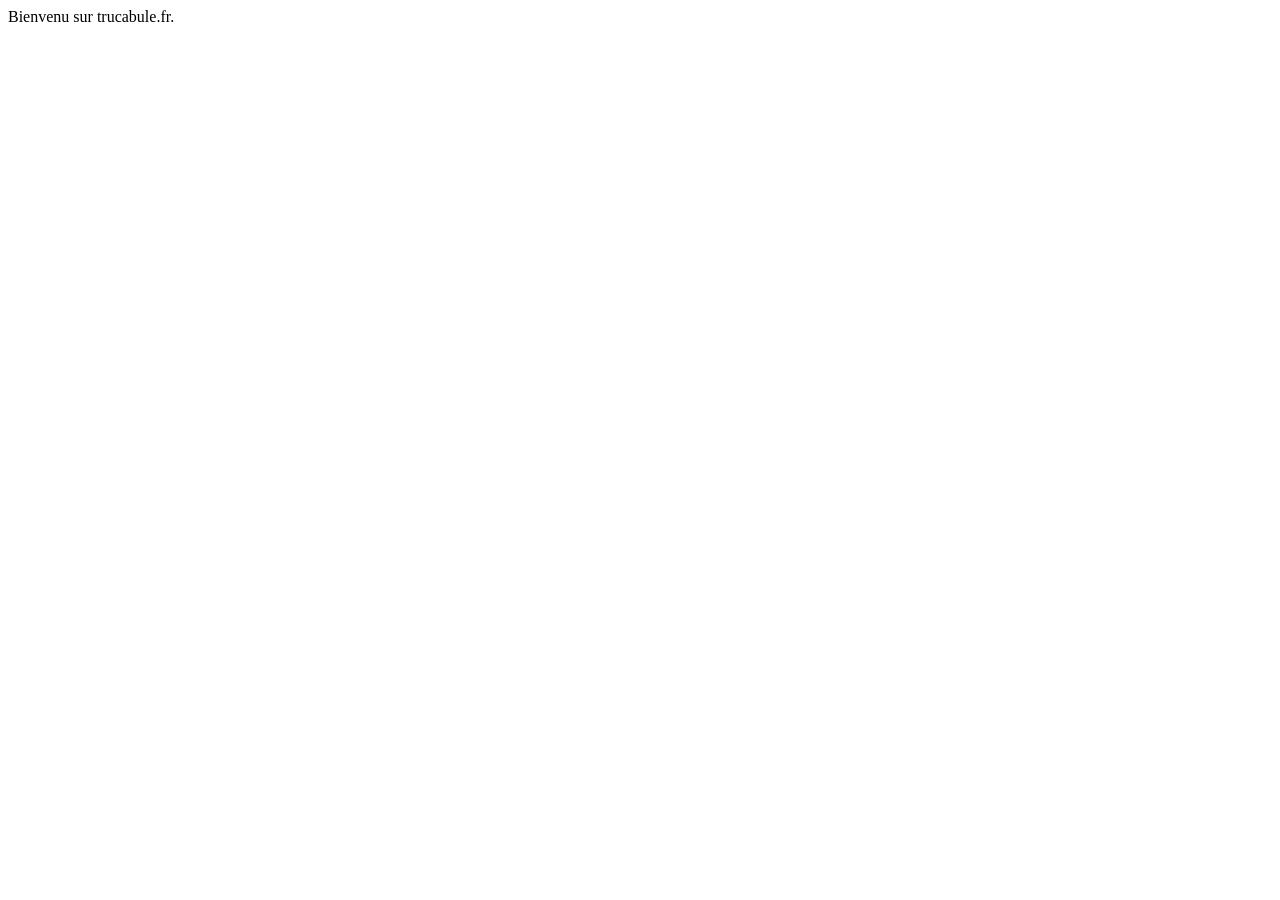
==== docs/index.html @ 6bf31f54 "add docs" ====
<!DOCTYPE html>
<html lang="en">
<head>
    <meta charset="UTF-8">
    <meta name="viewport" content="width=device-width, initial-scale=1.0">
    <title>trucabule.fr</title>
</head>
<body>
    Bienvenu sur trucabule.fr.
</body>
</html>
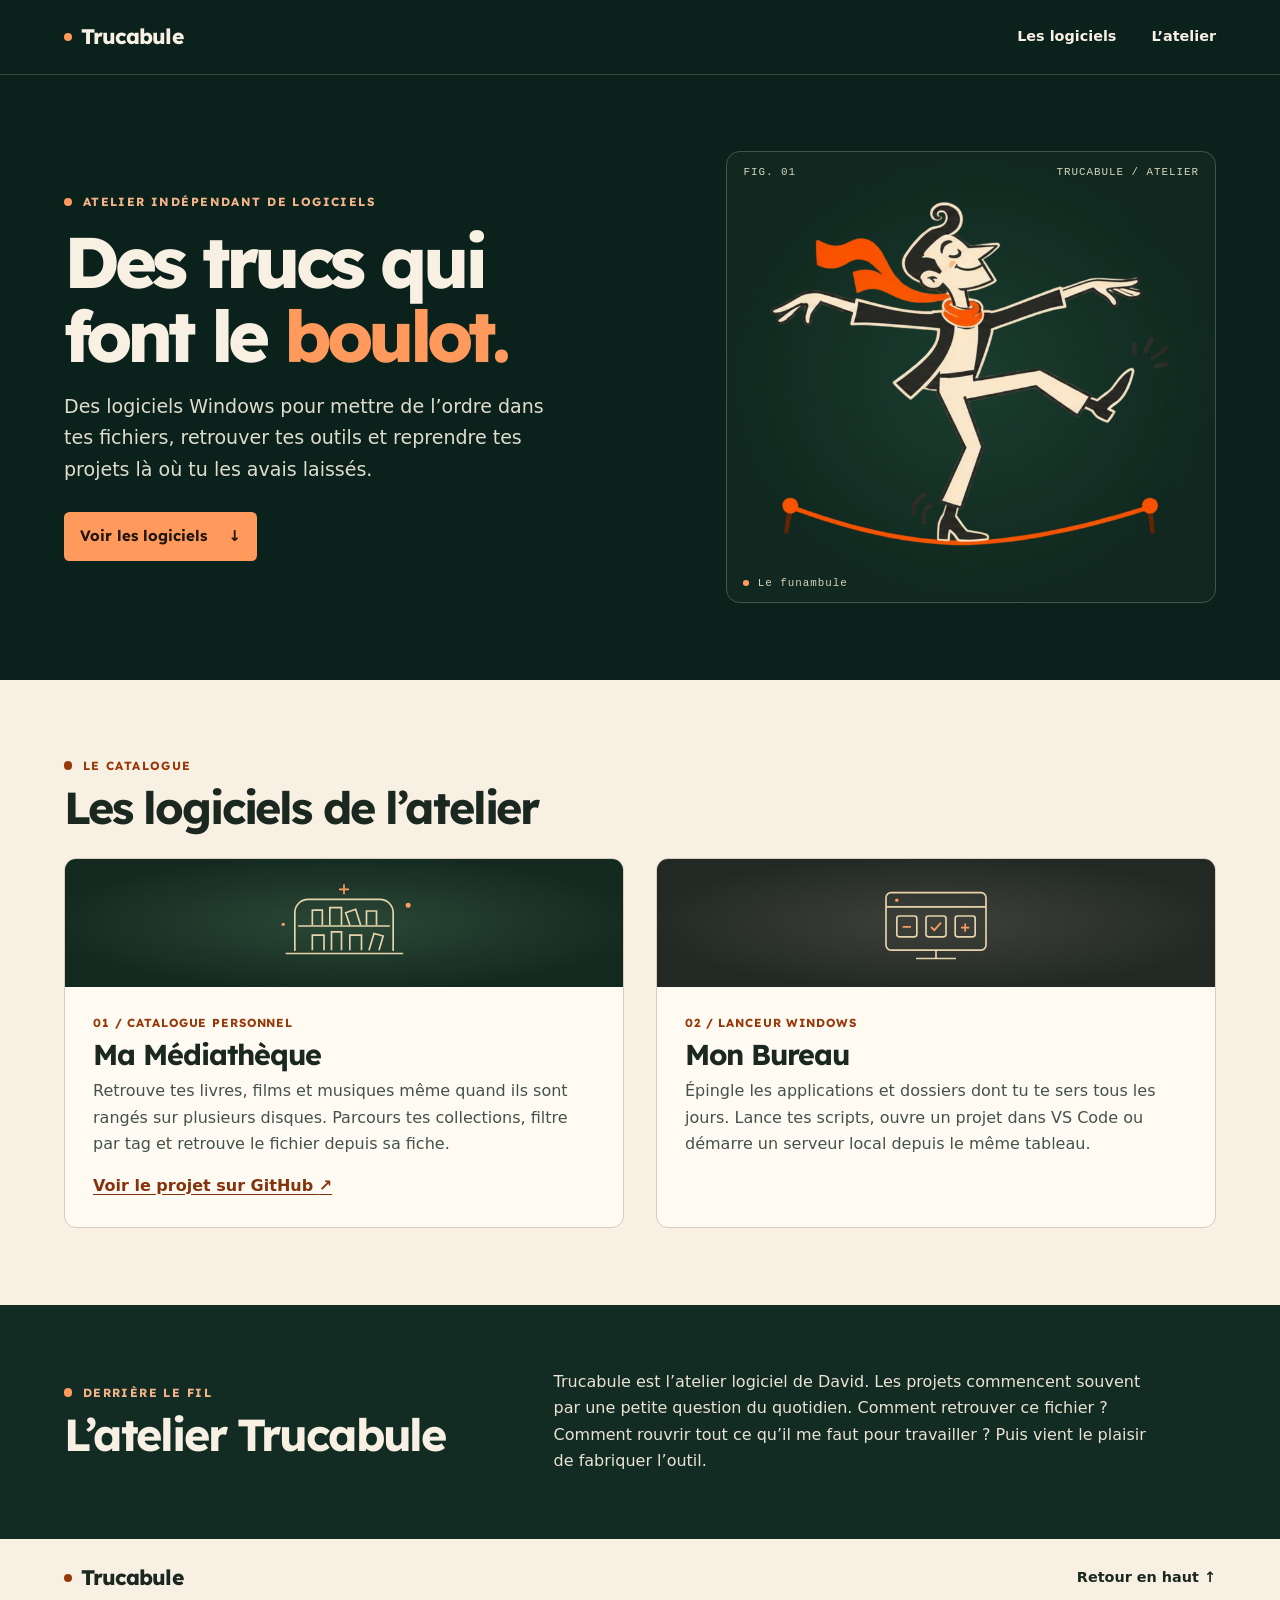
==== commit 2d6fb380: "Habiller la vitrine Trucabule" ====
--- a/docs/index.html
+++ b/docs/index.html
@@ -1,11 +1,95 @@
-<!DOCTYPE html>
-<html lang="en">
+<!doctype html>
+<html lang="fr">
 <head>
-    <meta charset="UTF-8">
-    <meta name="viewport" content="width=device-width, initial-scale=1.0">
-    <title>trucabule.fr</title>
+  <meta charset="utf-8">
+  <meta name="viewport" content="width=device-width, initial-scale=1">
+  <meta name="description" content="Trucabule, un atelier indépendant de logiciels Windows pour organiser ses fichiers, son bureau et ses projets.">
+  <meta name="theme-color" content="#0b211c">
+  <link rel="canonical" href="https://www.trucabule.fr/">
+  <link rel="icon" href="assets/trucabule.svg" type="image/svg+xml">
+  <link rel="stylesheet" href="style.css">
+  <title>Trucabule · Des trucs qui font le boulot.</title>
 </head>
 <body>
-    Bienvenu sur trucabule.fr.
+  <a class="skip" href="#contenu">Aller au contenu</a>
+  <header class="top">
+    <div class="wrap top-inner">
+      <a class="brand" href="./"><span aria-hidden="true"></span>Trucabule</a>
+      <nav aria-label="Navigation principale">
+        <a href="#logiciels">Les logiciels</a>
+        <a href="#atelier">L’atelier</a>
+      </nav>
+    </div>
+  </header>
+  <main id="contenu">
+    <section class="hero" aria-labelledby="hero-title">
+      <div class="wrap hero-grid">
+        <div class="hero-copy">
+          <p class="eyebrow"><i aria-hidden="true"></i> Atelier indépendant de logiciels</p>
+          <h1 id="hero-title">Des trucs qui<br class="desktop-break"> font le <em>boulot.</em></h1>
+          <p class="lede">Des logiciels Windows pour mettre de l’ordre dans tes fichiers, retrouver tes outils et reprendre tes projets là où tu les avais laissés.</p>
+          <a class="button" href="#logiciels">Voir les logiciels <span aria-hidden="true">↓</span></a>
+        </div>
+        <figure class="stage">
+          <div class="stage-meta" aria-hidden="true"><span>FIG. 01</span><span>TRUCABULE / ATELIER</span></div>
+          <img src="assets/funambule.webp" width="720" height="610" alt="Le funambule de Trucabule, écharpe orange au vent, en équilibre sur son fil.">
+          <figcaption><span aria-hidden="true"></span> Le funambule</figcaption>
+        </figure>
+      </div>
+    </section>
+    <section class="catalogue wrap" id="logiciels" aria-labelledby="logiciels-title">
+      <p class="eyebrow"><i aria-hidden="true"></i> Le catalogue</p>
+      <h2 id="logiciels-title">Les logiciels de l’atelier</h2>
+      <div class="cards">
+        <article class="app">
+          <div class="plate library" aria-hidden="true">
+            <svg viewBox="0 0 240 124" fill="none">
+              <path d="M50 99h141M61 96V50a16 16 0 0 1 16-16h86a16 16 0 0 1 16 16v46M65 66h110" stroke="currentColor" stroke-width="2"/>
+              <path d="M82 65V47h12v18m9 0V44h14v21m10 0-5-15 12-4 6 19m7 0V48h12v17M82 95V77h14v18m9 0V73h12v22m10 0V77h14v18m9 0 6-20 11 3-5 17" stroke="currentColor" stroke-width="2"/>
+              <path d="M120 16v12m-6-6h12" stroke="#ff9c64" stroke-width="2"/>
+              <circle cx="197" cy="41" r="3" fill="#ff9c64"/><circle cx="47" cy="64" r="2" fill="#ff9c64"/>
+            </svg>
+          </div>
+          <div class="app-body">
+            <p class="app-label">01 / Catalogue personnel</p>
+            <h3>Ma Médiathèque</h3>
+            <p>Retrouve tes livres, films et musiques même quand ils sont rangés sur plusieurs disques. Parcours tes collections, filtre par tag et retrouve le fichier depuis sa fiche.</p>
+            <a class="app-link" href="https://github.com/ugadavid/ma-librarie">Voir le projet sur GitHub <span aria-hidden="true">↗</span></a>
+          </div>
+        </article>
+        <article class="app">
+          <div class="plate desktop" aria-hidden="true">
+            <svg viewBox="0 0 240 124" fill="none">
+              <rect x="60" y="26" width="120" height="69" rx="6" stroke="currentColor" stroke-width="2"/>
+              <path d="M60 43h120M96 105h48m-24-10v10" stroke="currentColor" stroke-width="2"/>
+              <rect x="73" y="54" width="24" height="25" rx="3" stroke="currentColor" stroke-width="2"/>
+              <rect x="108" y="54" width="24" height="25" rx="3" stroke="currentColor" stroke-width="2"/>
+              <rect x="143" y="54" width="24" height="25" rx="3" stroke="currentColor" stroke-width="2"/>
+              <path d="m114 67 4 4 8-9m24 6h10m-5-5v10M80 67h10" stroke="#ff9c64" stroke-width="2"/>
+              <circle cx="73" cy="35" r="2" fill="#ff9c64"/>
+            </svg>
+          </div>
+          <div class="app-body">
+            <p class="app-label">02 / Lanceur Windows</p>
+            <h3>Mon Bureau</h3>
+            <p>Épingle les applications et dossiers dont tu te sers tous les jours. Lance tes scripts, ouvre un projet dans VS Code ou démarre un serveur local depuis le même tableau.</p>
+          </div>
+        </article>
+      </div>
+    </section>
+    <section class="about" id="atelier" aria-labelledby="atelier-title">
+      <div class="wrap about-inner">
+        <div>
+          <p class="eyebrow"><i aria-hidden="true"></i> Derrière le fil</p>
+          <h2 id="atelier-title">L’atelier Trucabule</h2>
+        </div>
+        <p>Trucabule est l’atelier logiciel de David. Les projets commencent souvent par une petite question du quotidien. Comment retrouver ce fichier&nbsp;? Comment rouvrir tout ce qu’il me faut pour travailler&nbsp;? Puis vient le plaisir de fabriquer l’outil.</p>
+      </div>
+    </section>
+  </main>
+  <footer class="wrap footer">
+    <a class="brand" href="./"><span aria-hidden="true"></span>Trucabule</a>
+    <a href="#contenu">Retour en haut <span aria-hidden="true">↑</span></a>
+  </footer>
 </body>
-</html>+</html>
--- a/docs/style.css
+++ b/docs/style.css
@@ -0,0 +1,84 @@
+@font-face {
+  font-family: Lexend;
+  src: url("assets/lexend-latin.woff2") format("woff2");
+  font-style: normal;
+  font-weight: 100 900;
+  font-display: swap;
+}
+:root {
+  --night: #0b211c;
+  --deep: #122b23;
+  --paper: #f8f1e3;
+  --ink: #1b2820;
+  --muted: #43524a;
+  --orange: #ff995c;
+  --rust: #983808;
+  --line: #d9ceba;
+  color-scheme: light;
+  scroll-behavior: smooth;
+}
+* { box-sizing: border-box; }
+body { margin: 0; background: var(--paper); color: var(--ink); font: 1rem/1.65 system-ui, sans-serif; }
+a { color: inherit; text-underline-offset: .2em; }
+a:focus-visible { outline: 3px solid #e26928; outline-offset: 5px; }
+img { display: block; max-width: 100%; }
+h1, h2, h3, .brand, .button { font-family: Lexend, system-ui, sans-serif; }
+h1, h2, h3, p, figure { margin: 0; }
+.wrap { width: min(100% - 3rem, 72rem); margin-inline: auto; }
+.skip { position: absolute; inset: .6rem auto auto .6rem; z-index: 2; padding: .6rem 1rem; background: var(--paper); transform: translateY(-160%); }
+.skip:focus { transform: none; }
+.top { color: var(--paper); background: var(--night); border-bottom: 1px solid #30483d; }
+.top-inner, .footer { min-height: 4.6rem; display: flex; align-items: center; justify-content: space-between; gap: 1rem; }
+.brand { display: inline-flex; align-items: center; gap: .55rem; font-size: 1.32rem; font-weight: 750; text-decoration: none; letter-spacing: -.045em; }
+.brand span, .eyebrow i, figcaption span { display: inline-block; flex: none; width: .52rem; height: .52rem; background: var(--orange); border-radius: 50%; }
+.top nav { display: flex; gap: clamp(.8rem, 3vw, 2.2rem); }
+.top nav a, .footer > a:last-child { font-size: .9rem; font-weight: 650; text-decoration: none; }
+.top nav a:hover, .footer > a:last-child:hover { text-decoration: underline; }
+.hero { background: var(--night); color: var(--paper); }
+.hero-grid { display: grid; grid-template-columns: 1.1fr .9fr; align-items: center; gap: clamp(1.5rem, 5vw, 5rem); padding-block: clamp(2.7rem, 6vw, 5rem); }
+.eyebrow { display: flex; gap: .65rem; align-items: center; font: 700 .74rem/1.5 Lexend, sans-serif; text-transform: uppercase; letter-spacing: .12em; }
+.hero .eyebrow, .about .eyebrow { color: #f8b58b; }
+h1 { margin-block: .85rem 1.15rem; font-size: clamp(2.6rem, 5.6vw, 5rem); line-height: 1.03; letter-spacing: -.07em; font-weight: 750; }
+h1 em { color: var(--orange); font-style: normal; }
+.lede { max-width: 31rem; color: #e0ddce; font-size: clamp(1.05rem, 1.55vw, 1.19rem); }
+.button { display: inline-flex; align-items: center; justify-content: space-between; gap: 1.35rem; margin-top: 1.7rem; background: var(--orange); color: #20160e; padding: .75rem 1rem; text-decoration: none; font-size: .94rem; font-weight: 700; border-radius: .34rem; }
+.button:hover { background: #ffb182; }
+.stage { position: relative; min-width: 0; padding: .8rem 1rem .7rem; border: 1px solid #405748; border-radius: .85rem; background: radial-gradient(ellipse at center, #1b3c2f 0%, #10281f 72%); }
+.stage-meta, figcaption { display: flex; align-items: center; gap: .55rem; justify-content: space-between; color: #d5d4ba; font: .68rem/1.4 ui-monospace, monospace; letter-spacing: .09em; }
+.stage img { width: 100%; height: auto; max-height: 24rem; object-fit: contain; margin-block: .35rem; }
+figcaption { justify-content: start; }
+figcaption span { width: .35rem; height: .35rem; }
+.catalogue { padding-block: clamp(2.65rem, 6vw, 5rem); }
+.catalogue .eyebrow, .app-label { color: var(--rust); }
+.catalogue .eyebrow i, .footer .brand span { background: var(--rust); }
+h2 { margin-top: .5rem; font-size: clamp(1.7rem, 3.5vw, 2.8rem); line-height: 1.13; letter-spacing: -.048em; }
+.cards { display: grid; grid-template-columns: repeat(2, minmax(0, 1fr)); gap: clamp(1rem, 3vw, 2rem); margin-top: 1.55rem; }
+.app { overflow: hidden; border: 1px solid var(--line); border-radius: .75rem; background: #fffbf3; }
+.plate { min-height: 8rem; display: grid; place-items: center; color: #e8d4ac; }
+.plate.library { background: radial-gradient(ellipse, #2b4836, #142a21 75%); }
+.plate.desktop { background: radial-gradient(ellipse, #3e413a, #222925 75%); }
+.plate svg { width: 12.5rem; }
+.app-body { padding: clamp(1.15rem, 3vw, 1.75rem); }
+.app-label { font: 700 .73rem/1.4 Lexend, sans-serif; letter-spacing: .075em; text-transform: uppercase; }
+h3 { margin-block: .35rem .45rem; font-size: clamp(1.35rem, 2.4vw, 1.8rem); line-height: 1.2; letter-spacing: -.035em; }
+.app-body > p:not(.app-label) { color: var(--muted); }
+.app-link { display: inline-block; margin-top: .95rem; color: #85330c; font-weight: 700; }
+.about { background: var(--deep); color: var(--paper); }
+.about-inner { display: grid; grid-template-columns: .8fr 1.2fr; gap: 1.5rem 3rem; align-items: center; padding-block: clamp(2.4rem, 5vw, 4rem); }
+.about-inner > p { color: #ebe3d4; max-width: 38rem; }
+.footer { min-height: 4.9rem; }
+@media (max-width: 720px) {
+  .wrap { width: min(100% - 2rem, 72rem); }
+  .hero-grid, .about-inner { grid-template-columns: 1fr; }
+  .stage { max-width: 27rem; width: 100%; justify-self: center; }
+  .desktop-break { display: none; }
+}
+@media (max-width: 520px) {
+  .cards { grid-template-columns: 1fr; }
+  .top-inner { min-height: 4rem; }
+  .brand { font-size: 1.15rem; }
+  .top nav a { font-size: .78rem; }
+}
+@media (prefers-reduced-motion: reduce) {
+  :root { scroll-behavior: auto; }
+}
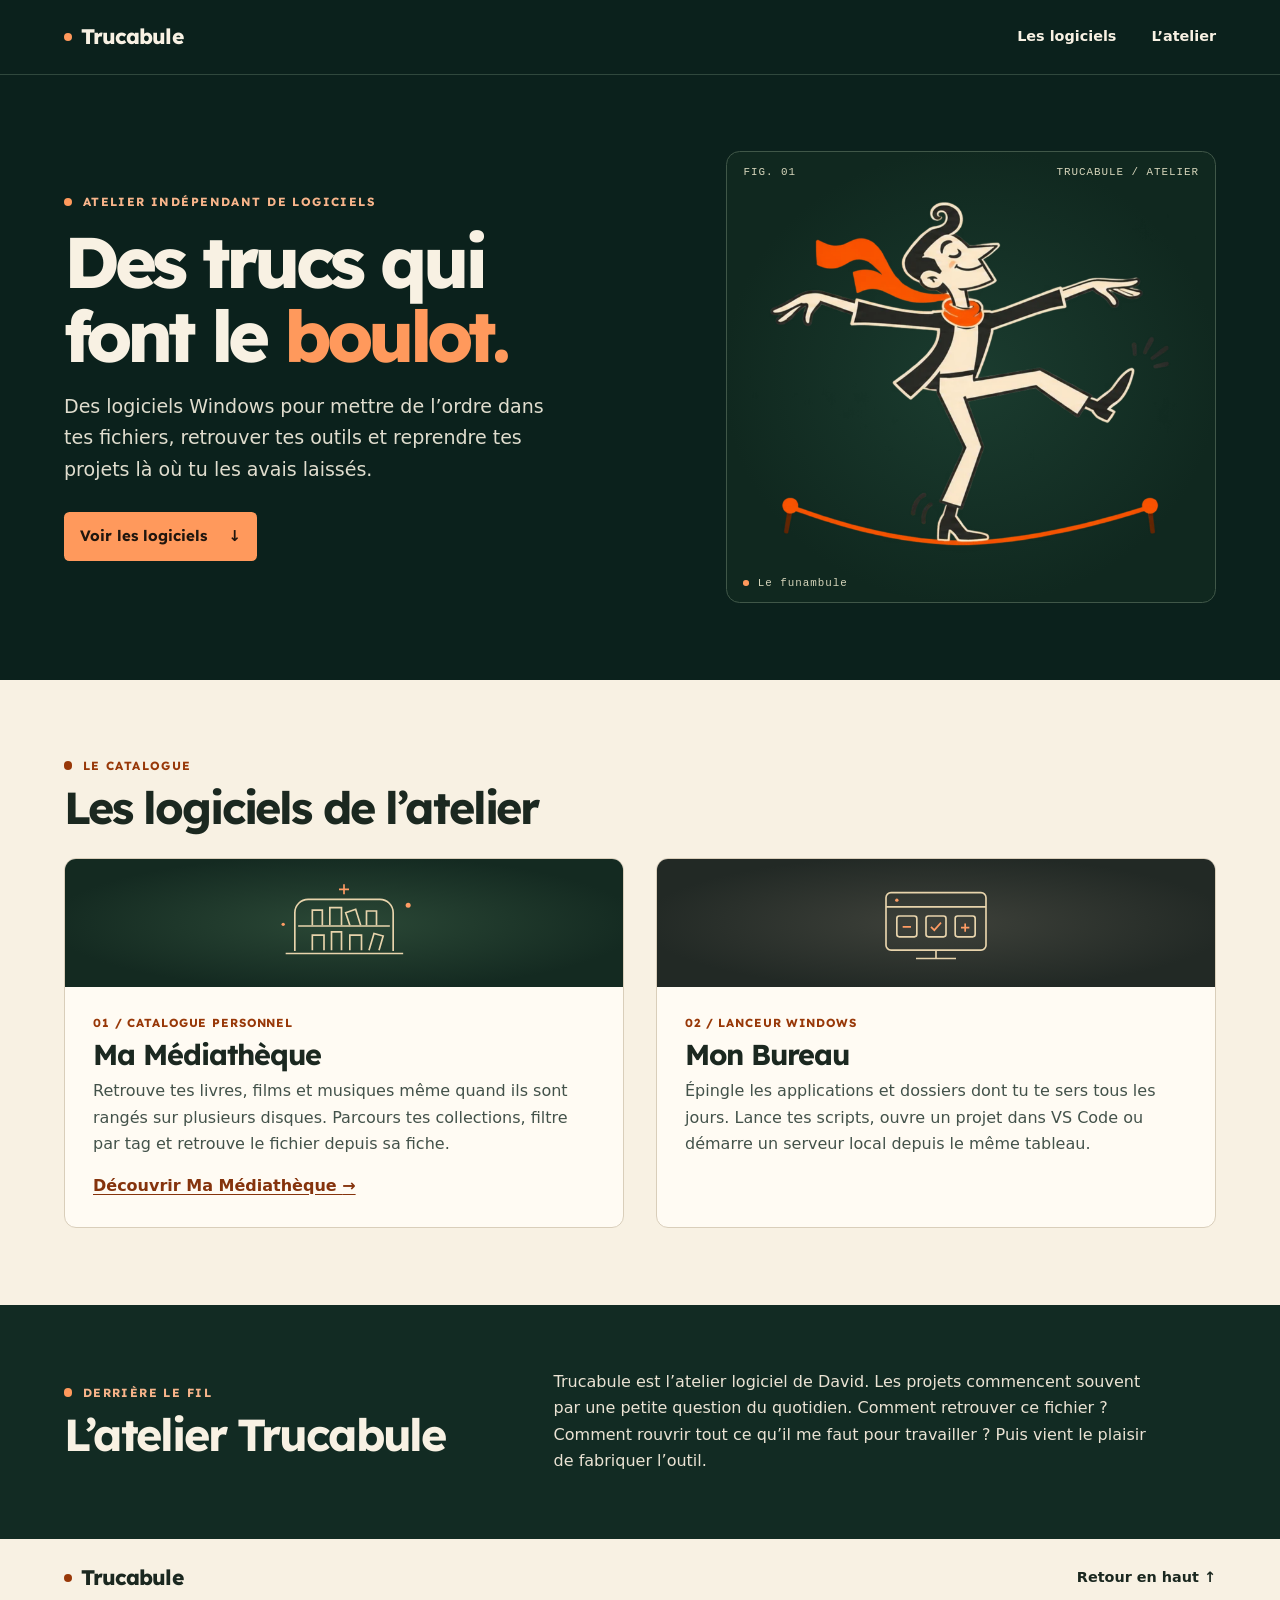
==== commit 4a0d16b2: "Présenter Ma Médiathèque et son installateur Windows" ====
--- a/docs/index.html
+++ b/docs/index.html
@@ -54,7 +54,7 @@
             <p class="app-label">01 / Catalogue personnel</p>
             <h3>Ma Médiathèque</h3>
             <p>Retrouve tes livres, films et musiques même quand ils sont rangés sur plusieurs disques. Parcours tes collections, filtre par tag et retrouve le fichier depuis sa fiche.</p>
-            <a class="app-link" href="https://github.com/ugadavid/ma-librarie">Voir le projet sur GitHub <span aria-hidden="true">↗</span></a>
+            <a class="app-link" href="ma-mediatheque/">Découvrir Ma Médiathèque <span aria-hidden="true">→</span></a>
           </div>
         </article>
         <article class="app">
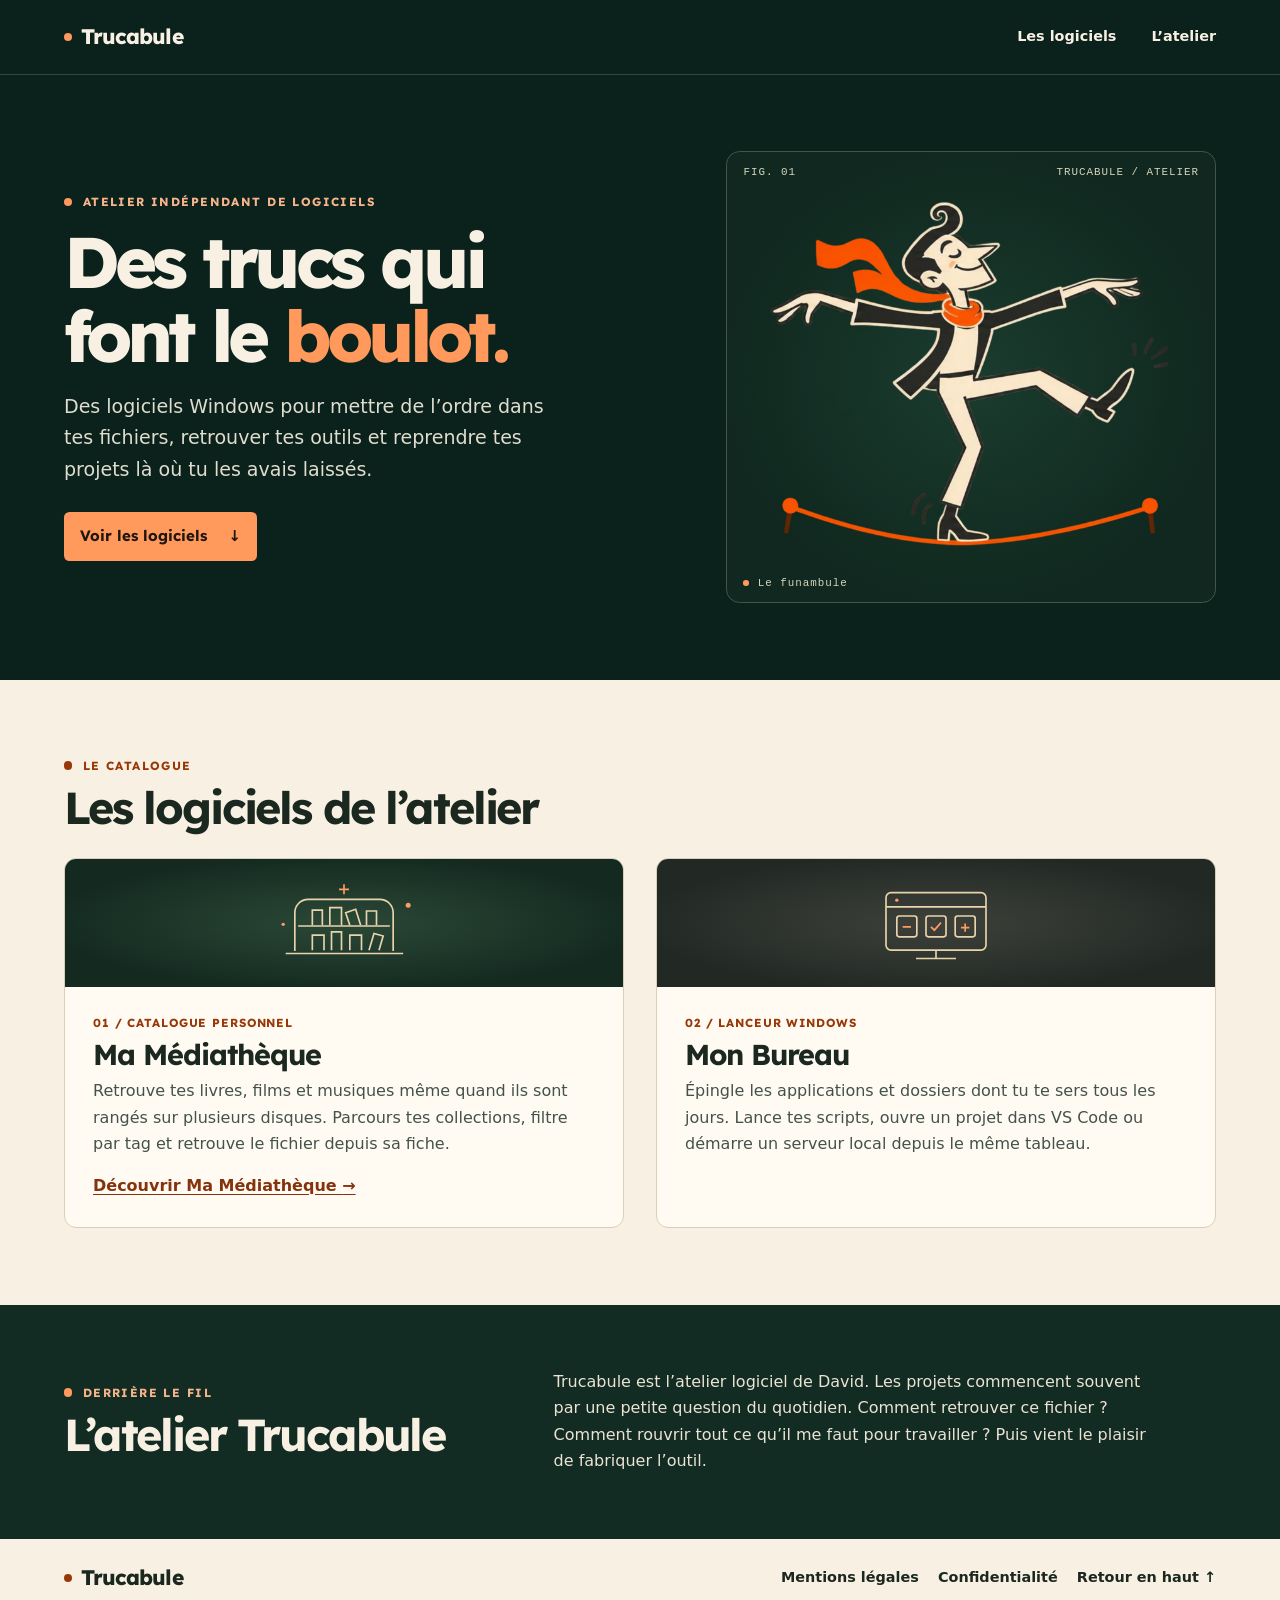
==== commit 3e7ee871: "Ajouter les mentions légales et la confidentialité de Trucabule" ====
--- a/docs/index.html
+++ b/docs/index.html
@@ -89,7 +89,11 @@
   </main>
   <footer class="wrap footer">
     <a class="brand" href="./"><span aria-hidden="true"></span>Trucabule</a>
-    <a href="#contenu">Retour en haut <span aria-hidden="true">↑</span></a>
+    <nav class="footer-links" aria-label="Liens de pied de page">
+      <a href="mentions-legales/">Mentions légales</a>
+      <a href="confidentialite/">Confidentialité</a>
+      <a href="#contenu">Retour en haut <span aria-hidden="true">↑</span></a>
+    </nav>
   </footer>
 </body>
 </html>
--- a/docs/style.css
+++ b/docs/style.css
@@ -32,8 +32,8 @@
 .brand { display: inline-flex; align-items: center; gap: .55rem; font-size: 1.32rem; font-weight: 750; text-decoration: none; letter-spacing: -.045em; }
 .brand span, .eyebrow i, figcaption span { display: inline-block; flex: none; width: .52rem; height: .52rem; background: var(--orange); border-radius: 50%; }
 .top nav { display: flex; gap: clamp(.8rem, 3vw, 2.2rem); }
-.top nav a, .footer > a:last-child { font-size: .9rem; font-weight: 650; text-decoration: none; }
-.top nav a:hover, .footer > a:last-child:hover { text-decoration: underline; }
+.top nav a, .footer-links a { font-size: .9rem; font-weight: 650; text-decoration: none; }
+.top nav a:hover, .footer-links a:hover { text-decoration: underline; }
 .hero { background: var(--night); color: var(--paper); }
 .hero-grid { display: grid; grid-template-columns: 1.1fr .9fr; align-items: center; gap: clamp(1.5rem, 5vw, 5rem); padding-block: clamp(2.7rem, 6vw, 5rem); }
 .eyebrow { display: flex; gap: .65rem; align-items: center; font: 700 .74rem/1.5 Lexend, sans-serif; text-transform: uppercase; letter-spacing: .12em; }
@@ -66,7 +66,17 @@
 .about { background: var(--deep); color: var(--paper); }
 .about-inner { display: grid; grid-template-columns: .8fr 1.2fr; gap: 1.5rem 3rem; align-items: center; padding-block: clamp(2.4rem, 5vw, 4rem); }
 .about-inner > p { color: #ebe3d4; max-width: 38rem; }
-.footer { min-height: 4.9rem; }
+.footer { min-height: 4.9rem; flex-wrap: wrap; padding-block: 1rem; }
+.footer-links { display: flex; flex-wrap: wrap; gap: .45rem 1.2rem; }
+.footer-links [aria-current="page"] { text-decoration: underline; }
+.legal { max-width: 48rem; padding-block: clamp(2.65rem, 6vw, 5rem); }
+.legal .eyebrow { color: var(--rust); }
+.legal h1 { font-size: clamp(2.4rem, 7vw, 4rem); }
+.legal h2 { font-size: clamp(1.35rem, 4vw, 1.75rem); }
+.legal section { margin-top: 2rem; }
+.legal section > :not(h2) { margin-top: .7rem; }
+.legal address { font-style: normal; }
+.legal a { overflow-wrap: anywhere; }
 @media (max-width: 720px) {
   .wrap { width: min(100% - 2rem, 72rem); }
   .hero-grid, .about-inner { grid-template-columns: 1fr; }
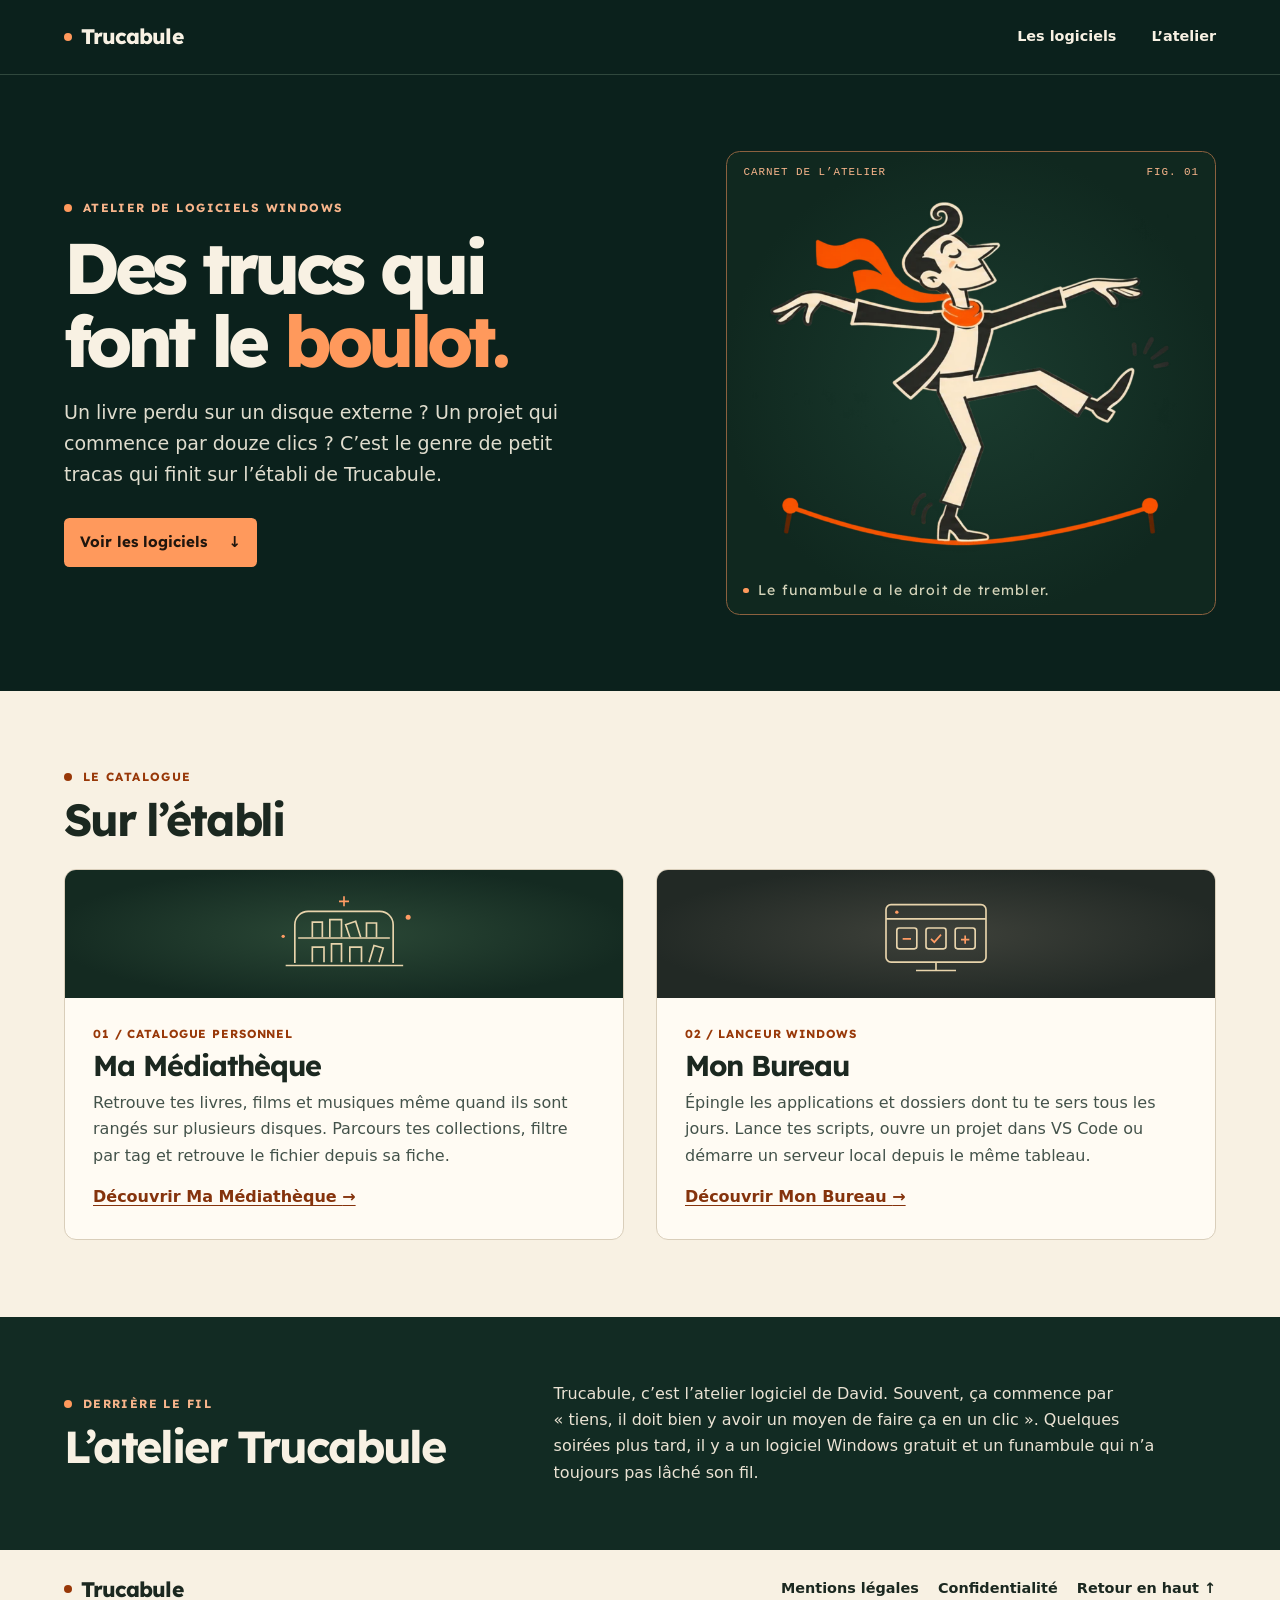
==== commit 2306fe1e: "Donner du caractère à l’accueil et présenter Mon Bureau" ====
--- a/docs/index.html
+++ b/docs/index.html
@@ -25,21 +25,21 @@
     <section class="hero" aria-labelledby="hero-title">
       <div class="wrap hero-grid">
         <div class="hero-copy">
-          <p class="eyebrow"><i aria-hidden="true"></i> Atelier indépendant de logiciels</p>
+          <p class="eyebrow"><i aria-hidden="true"></i> Atelier de logiciels Windows</p>
           <h1 id="hero-title">Des trucs qui<br class="desktop-break"> font le <em>boulot.</em></h1>
-          <p class="lede">Des logiciels Windows pour mettre de l’ordre dans tes fichiers, retrouver tes outils et reprendre tes projets là où tu les avais laissés.</p>
+          <p class="lede">Un livre perdu sur un disque externe&nbsp;? Un projet qui commence par douze clics&nbsp;? C’est le genre de petit tracas qui finit sur l’établi de Trucabule.</p>
           <a class="button" href="#logiciels">Voir les logiciels <span aria-hidden="true">↓</span></a>
         </div>
-        <figure class="stage">
-          <div class="stage-meta" aria-hidden="true"><span>FIG. 01</span><span>TRUCABULE / ATELIER</span></div>
+        <figure class="stage stage-workshop">
+          <div class="stage-meta" aria-hidden="true"><span>CARNET DE L’ATELIER</span><span>FIG. 01</span></div>
           <img src="assets/funambule.webp" width="720" height="610" alt="Le funambule de Trucabule, écharpe orange au vent, en équilibre sur son fil.">
-          <figcaption><span aria-hidden="true"></span> Le funambule</figcaption>
+          <figcaption><span aria-hidden="true"></span> Le funambule a le droit de trembler.</figcaption>
         </figure>
       </div>
     </section>
     <section class="catalogue wrap" id="logiciels" aria-labelledby="logiciels-title">
       <p class="eyebrow"><i aria-hidden="true"></i> Le catalogue</p>
-      <h2 id="logiciels-title">Les logiciels de l’atelier</h2>
+      <h2 id="logiciels-title">Sur l’établi</h2>
       <div class="cards">
         <article class="app">
           <div class="plate library" aria-hidden="true">
@@ -73,6 +73,7 @@
             <p class="app-label">02 / Lanceur Windows</p>
             <h3>Mon Bureau</h3>
             <p>Épingle les applications et dossiers dont tu te sers tous les jours. Lance tes scripts, ouvre un projet dans VS Code ou démarre un serveur local depuis le même tableau.</p>
+            <a class="app-link" href="mon-bureau/">Découvrir Mon Bureau <span aria-hidden="true">→</span></a>
           </div>
         </article>
       </div>
@@ -83,7 +84,7 @@
           <p class="eyebrow"><i aria-hidden="true"></i> Derrière le fil</p>
           <h2 id="atelier-title">L’atelier Trucabule</h2>
         </div>
-        <p>Trucabule est l’atelier logiciel de David. Les projets commencent souvent par une petite question du quotidien. Comment retrouver ce fichier&nbsp;? Comment rouvrir tout ce qu’il me faut pour travailler&nbsp;? Puis vient le plaisir de fabriquer l’outil.</p>
+        <p>Trucabule, c’est l’atelier logiciel de David. Souvent, ça commence par «&nbsp;tiens, il doit bien y avoir un moyen de faire ça en un clic&nbsp;». Quelques soirées plus tard, il y a un logiciel Windows gratuit et un funambule qui n’a toujours pas lâché son fil.</p>
       </div>
     </section>
   </main>
--- a/docs/style.css
+++ b/docs/style.css
@@ -46,6 +46,9 @@
 .stage { position: relative; min-width: 0; padding: .8rem 1rem .7rem; border: 1px solid #405748; border-radius: .85rem; background: radial-gradient(ellipse at center, #1b3c2f 0%, #10281f 72%); }
 .stage-meta, figcaption { display: flex; align-items: center; gap: .55rem; justify-content: space-between; color: #d5d4ba; font: .68rem/1.4 ui-monospace, monospace; letter-spacing: .09em; }
 .stage img { width: 100%; height: auto; max-height: 24rem; object-fit: contain; margin-block: .35rem; }
+.stage-workshop { border-color: #8c613f; }
+.stage-workshop .stage-meta { color: #f8b58b; }
+.stage-workshop figcaption { padding-block: .3rem .1rem; font: .88rem/1.45 Lexend, system-ui, sans-serif; }
 figcaption { justify-content: start; }
 figcaption span { width: .35rem; height: .35rem; }
 .catalogue { padding-block: clamp(2.65rem, 6vw, 5rem); }
